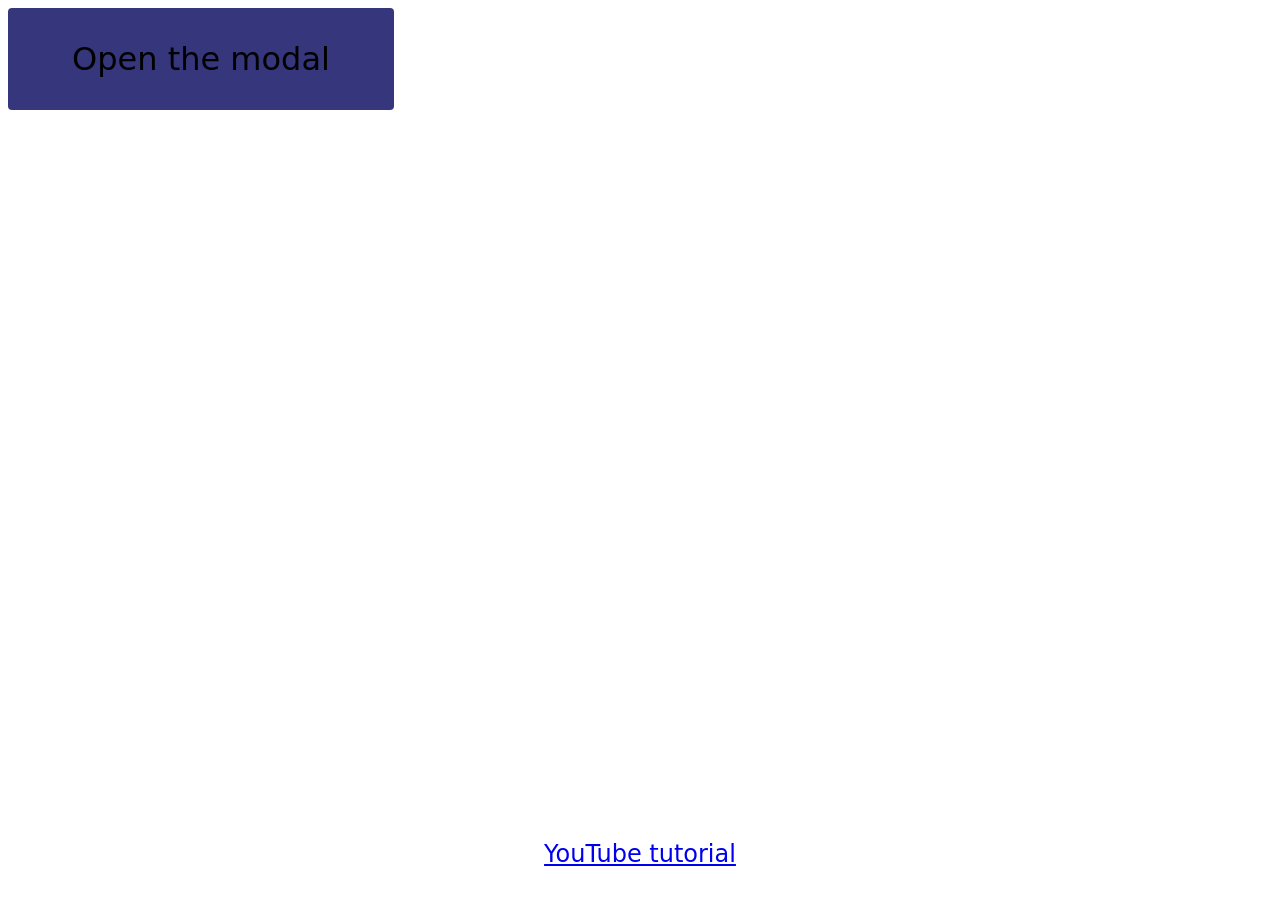
==== Animating from display:none/index.html @ d315a82f "Add CSS animations" ====
<!DOCTYPE html>
<html lang="en">

<head>
  <meta charset="UTF-8">
  <meta name="viewport" content="width=device-width, initial-scale=1.0">
  <title>Animating from display:none - with transition</title>
  <link rel="stylesheet" href="./styles.css">
</head>

<body>
  <button>Open the modal</button>
  <dialog>
    <h2>A pretty standard modal</h2>
    <button>Close the modal</button>
  </dialog>

  <a href="https://youtu.be/vmDEHAzj2XE" target="_blank">YouTube tutorial</a>
  <script src="./index.js"></script>
</body>

</html>
---- Animating from display:none/styles.css ----
dialog {
  display: none; /* user agent style */
  /* animation: vanish 1s; */
  opacity: 0;
  transition: opacity 1s;
}

dialog[open] {
  display: block; /* user agent style */
  /* animation: appear 1s; */
}

dialog[open]::backdrop {
  display: none;
}

@keyframes appear {
  from {
    opacity: 0;
  }

  to {
    opacity: 1;
  }
}

@keyframes vanish {
  from {
    display: block;
    opacity: 1;
  }

  to {
    display: none;
    opacity: 0;
  }
}

@layer general-styling {
  html {
    font-family: system-ui;
    color-scheme: dark light;
    font-size: 2rem;
  }

  body {
    display: grid;
    justify-items: start;
    gap: 2rem;
  }

  button {
    font: inherit;
    cursor: pointer;
    padding: 1rem 2rem;
    border: 0;
    border-radius: 0.125em;
    background-color: hsl(240 40% 35%);

    &:is(:hover, :focus-visible) {
      background-color: hsl(240 80% 35%);
    }
  }

  h2 {
    margin-block: 0 0.5rem;
  }

  a {
    position: absolute;
    inset: auto 0 1rem;
    text-align: center;
    font-size: 0.75rem;
  }
}
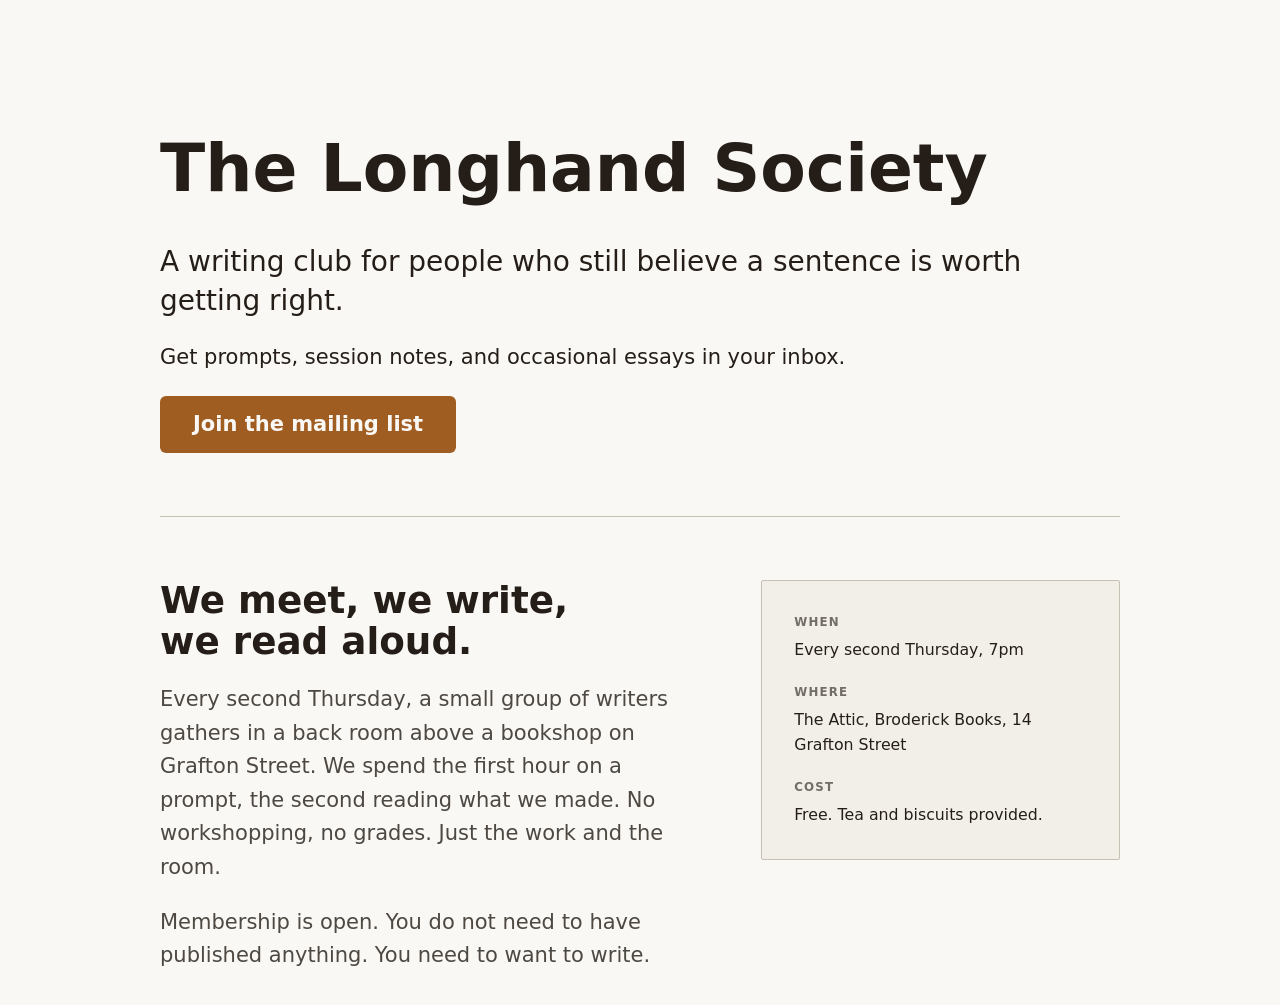
==== commit c0f75fc0: "chore: Move directory" ====
--- a/Animating from display:none/index.html
+++ b/Animating from display:none/index.html
@@ -9,14 +9,126 @@
 </head>
 
 <body>
-  <button>Open the modal</button>
+  <div class="wrapper">
+    <header class="site-header">
+      <h1>The Longhand Society</h1>
+      <p class="tagline">
+        A writing club for people who still believe a sentence is worth getting
+        right.
+      </p>
+
+      <p>Get prompts, session notes, and occasional essays in your inbox.</p>
+
+
+
+
+
+
+      <button class="button" commandfor="newsletter-modal" command="show-modal">
+        Join the mailing list
+      </button>
+
+
+
+
+
+
+
+    </header>
+
+    <main>
+      <section class="about">
+        <div class="about__grid">
+          <div class="about__block">
+            <h2>We meet, we write, we read aloud.</h2>
+            <p>
+              Every second Thursday, a small group of writers gathers in a back
+              room above a bookshop on Grafton Street. We spend the first hour on
+              a prompt, the second reading what we made. No workshopping, no
+              grades. Just the work and the room.
+            </p>
+            <p>
+              Membership is open. You do not need to have published anything. You
+              need to want to write.
+            </p>
+          </div>
+          <aside class="about__details">
+            <dl class="meeting-details">
+              <div>
+                <dt>When</dt>
+                <dd>Every second Thursday, 7pm</dd>
+              </div>
+              <div>
+                <dt>Where</dt>
+                <dd>The Attic, Broderick Books, 14 Grafton Street</dd>
+              </div>
+              <div>
+                <dt>Cost</dt>
+                <dd>Free. Tea and biscuits provided.</dd>
+              </div>
+            </dl>
+          </aside>
+        </div>
+      </section>
+    </main>
+  </div>
+
+
+
+
+  <dialog class="modal" id="newsletter-modal">
+    <div class="modal__inner">
+      <header class="modal__header">
+        <h2>The Longhand Letter</h2>
+        <p>
+          A monthly dispatch from the club. Writing prompts, member work, and
+          notes from the room.
+        </p>
+      </header>
+      <form class="signup-form" method="dialog">
+        <div class="field">
+          <label for="name">Your name</label>
+          <input type="text" id="name" name="name" autocomplete="name" placeholder="How should we address you?" />
+        </div>
+        <div class="field">
+          <label for="email">Email address</label>
+          <input type="email" id="email" name="email" autocomplete="email" placeholder="your@email.com" required />
+        </div>
+        <div class="field">
+          <fieldset>
+            <legend>What brings you here?</legend>
+            <label class="checkbox-label">
+              <input type="checkbox" name="interest" value="prompts" />
+              Weekly prompts
+            </label>
+            <label class="checkbox-label">
+              <input type="checkbox" name="interest" value="sessions" />
+              Session recaps
+            </label>
+            <label class="checkbox-label">
+              <input type="checkbox" name="interest" value="essays" />
+              Essays and interviews
+            </label>
+          </fieldset>
+        </div>
+        <div class="modal__actions">
+          <button type="submit" class="button">Subscribe</button>
+          <button type="button" class="button button--ghost" commandfor="newsletter-modal" command="close">
+            Cancel
+          </button>
+        </div>
+      </form>
+    </div>
+  </dialog>
+
+  <!-- <button>Open the modal</button>
   <dialog>
     <h2>A pretty standard modal</h2>
     <button>Close the modal</button>
   </dialog>
 
   <a href="https://youtu.be/vmDEHAzj2XE" target="_blank">YouTube tutorial</a>
-  <script src="./index.js"></script>
+  <script src="./index.js"></script> -->
 </body>
 
 </html>
--- a/Animating from display:none/styles.css
+++ b/Animating from display:none/styles.css
@@ -1,75 +1,442 @@
-dialog {
-  display: none; /* user agent style */
-  /* animation: vanish 1s; */
-  opacity: 0;
-  transition: opacity 1s;
+@font-face {
+  font-family: 'Satoshi';
+  src: url('https://assets.codepen.io/308367/Satoshi-Variable.ttf')
+    format('truetype');
+  font-weight: 300 900;
+  font-style: normal;
+  font-display: swap;
 }
 
-dialog[open] {
-  display: block; /* user agent style */
-  /* animation: appear 1s; */
+@font-face {
+  font-family: 'Satoshi';
+  src: url('https://assets.codepen.io/308367/Satoshi-VariableItalic.ttf')
+    format('truetype');
+  font-weight: 300 900;
+  font-style: italic;
+  font-display: swap;
 }
 
-dialog[open]::backdrop {
-  display: none;
+@font-face {
+  font-family: 'Cascadia Code';
+  src: url('https://assets.codepen.io/308367/CascadiaCode-Regular.woff2')
+    format('woff2');
+  font-weight: 400;
+  font-style: normal;
+  font-display: swap;
 }
 
-@keyframes appear {
-  from {
-    opacity: 0;
-  }
-
-  to {
-    opacity: 1;
+@layer general-styling, visuals-for-demo;
+
+@layer general-styling {
+  :root {
+    color-scheme: light dark;
+    interpolate-size: allow-keywords;
+
+    --ff-base: 'Satoshi', system-ui, sans-serif;
+    --ff-code: 'Cascadia Code', monospace;
+
+    --brand-blue: light-dark(hsl(28, 65%, 38%), hsl(35, 80%, 58%));
+    --brand-red: light-dark(hsl(345, 45%, 38%), hsl(345, 55%, 58%));
+
+    --neutral-50: light-dark(hsl(44, 30%, 97%), hsl(30, 12%, 10%));
+    --neutral-100: light-dark(hsl(44, 26%, 93%), hsl(30, 10%, 13%));
+    --neutral-200: light-dark(hsl(44, 22%, 88%), hsl(30, 8%, 17%));
+    --neutral-300: light-dark(hsl(44, 18%, 82%), hsl(30, 6%, 21%));
+    --neutral-400: light-dark(hsl(40, 14%, 74%), hsl(30, 5%, 26%));
+    --neutral-500: light-dark(hsl(40, 10%, 64%), hsl(30, 4%, 32%));
+    --neutral-600: light-dark(hsl(40, 8%, 52%), hsl(30, 3%, 42%));
+    --neutral-700: light-dark(hsl(38, 6%, 42%), hsl(30, 2%, 56%));
+    --neutral-800: light-dark(hsl(35, 8%, 28%), hsl(35, 6%, 74%));
+    --neutral-900: light-dark(hsl(25, 20%, 12%), hsl(40, 18%, 92%));
+
+    --surface-1: var(--neutral-50);
+    --surface-2: var(--neutral-100);
+    --surface-3: var(--neutral-200);
+    --surface-4: var(--neutral-300);
+
+    --border-subtle: var(--neutral-400);
+    --border-default: var(--neutral-500);
+    --border-strong: var(--neutral-600);
+
+    --text-primary: var(--neutral-900);
+    --text-secondary: var(--neutral-800);
+    --text-muted: var(--neutral-700);
+    --text-inverse: var(--neutral-50);
+
+    --link: inherit;
+    --link-hover: var(--brand-blue);
+    --link-active: var(--brand-red);
+    --accent: light-dark(hsl(357, 60%, 40%), hsl(357, 60%, 40%));
+    --primary: var(--brand-blue);
+
+    /* @link https://utopia.fyi/type/calculator?c=360,18,1.2,1240,21,1.333,5,2,&s=0.75|0.5|0.25,1.5|2|3|4|6,s-l&g=s,l,xl,12 */
+    --fs--2: clamp(0.7387rem, 0.7987rem + -0.0775vw, 0.7813rem);
+    --fs--1: clamp(0.9375rem, 0.9182rem + 0.0857vw, 0.9846rem);
+    --fs-0: clamp(1.125rem, 1.0483rem + 0.3409vw, 1.3125rem);
+    --fs-1: clamp(1.35rem, 1.1865rem + 0.7265vw, 1.7496rem);
+    --fs-2: clamp(1.62rem, 1.3287rem + 1.2948vw, 2.3322rem);
+    --fs-3: clamp(1.944rem, 1.4675rem + 2.1178vw, 3.1088rem);
+    --fs-4: clamp(2.3328rem, 1.5919rem + 3.2931vw, 4.144rem);
+    --fs-5: clamp(2.7994rem, 1.6848rem + 4.9538vw, 5.524rem);
+
+    /* @link https://utopia.fyi/space/calculator?c=360,18,1.2,1240,21,1.333,5,2,&s=0.75|0.5|0.25,1.5|2|3|4|6,s-l&g=s,l,xl,12 */
+    --space-3xs: clamp(0.3125rem, 0.3125rem + 0vw, 0.3125rem);
+    --space-2xs: clamp(0.5625rem, 0.5114rem + 0.2273vw, 0.6875rem);
+    --space-xs: clamp(0.875rem, 0.8239rem + 0.2273vw, 1rem);
+    --space-s: clamp(1.125rem, 1.0483rem + 0.3409vw, 1.3125rem);
+    --space-m: clamp(1.6875rem, 1.5597rem + 0.5682vw, 2rem);
+    --space-l: clamp(2.25rem, 2.0966rem + 0.6818vw, 2.625rem);
+    --space-xl: clamp(3.375rem, 3.1449rem + 1.0227vw, 3.9375rem);
+    --space-2xl: clamp(4.5rem, 4.1932rem + 1.3636vw, 5.25rem);
+    --space-3xl: clamp(6.75rem, 6.2898rem + 2.0455vw, 7.875rem);
+    --space-4xl: clamp(9rem, 8.3864rem + 2.7273vw, 10.5rem);
+
+    /* One-up pairs */
+    --space-3xs-2xs: clamp(0.3125rem, 0.1591rem + 0.6818vw, 0.6875rem);
+    --space-2xs-xs: clamp(0.5625rem, 0.3835rem + 0.7955vw, 1rem);
+    --space-xs-s: clamp(0.875rem, 0.696rem + 0.7955vw, 1.3125rem);
+    --space-s-m: clamp(1.125rem, 0.767rem + 1.5909vw, 2rem);
+    --space-m-l: clamp(1.6875rem, 1.304rem + 1.7045vw, 2.625rem);
+    --space-l-xl: clamp(2.25rem, 1.5597rem + 3.0682vw, 3.9375rem);
+    --space-xl-2xl: clamp(3.375rem, 2.608rem + 3.4091vw, 5.25rem);
+    --space-2xl-3xl: clamp(4.5rem, 3.1193rem + 6.1364vw, 7.875rem);
+    --space-3xl-4xl: clamp(6.75rem, 5.2159rem + 6.8182vw, 10.5rem);
+
+    /* Custom pairs */
+    --space-s-l: clamp(1.125rem, 0.5114rem + 2.7273vw, 2.625rem);
+    --space-2xl-4xl: clamp(4.5rem, 2.0455rem + 10.9091vw, 10.5rem);
+  }
+
+  [data-theme='light'] {
+    color-scheme: light;
+  }
+
+  [data-theme='dark'] {
+    color-scheme: dark;
+  }
+
+  html {
+    font-family: var(--ff-base, system-ui);
+    line-height: 1.6;
+    accent-color: var(--accent);
+
+    -moz-text-size-adjust: none;
+    -webkit-text-size-adjust: none;
+    text-size-adjust: none;
+
+    scroll-padding-block: 5lh;
+
+    @media (prefers-reduced-motion: no-preference) {
+      scroll-behavior: smooth;
+    }
+  }
+
+  body {
+    margin: 2rem;
+    min-block-size: 100svb;
+    background-color: var(--surface-1);
+    color: var(--text-primary);
+    font-size: var(--fs-0);
+  }
+
+  h1,
+  h2,
+  h3,
+  h4,
+  p,
+  figure,
+  blockquote,
+  dl,
+  dd {
+    margin-block: 0;
+  }
+
+  h1,
+  h2,
+  h3,
+  h4 {
+    color: var(--text-primary);
+    text-wrap: balance;
+  }
+
+  h1,
+  h2,
+  h3,
+  h4,
+  button,
+  input,
+  label {
+    line-height: 1.1;
+  }
+
+  h1 {
+    font-size: var(--fs-4);
+  }
+
+  img,
+  picture,
+  iframe {
+    display: block;
+    block-size: auto;
+    max-inline-size: 100%;
+  }
+
+  input,
+  button,
+  textarea,
+  select {
+    font-family: inherit;
+    font-size: inherit;
+  }
+
+  textarea {
+    min-block-size: 5lh;
+  }
+
+  a {
+    color: var(--link);
+
+    &:hover,
+    &:focus-visible {
+      color: var(--primary);
+    }
+  }
+
+  .wrapper {
+    inline-size: min(100% - 2rem, 960px);
+    margin-inline: auto;
   }
 }
 
-@keyframes vanish {
-  from {
-    display: block;
-    opacity: 1;
-  }
-
-  to {
-    display: none;
-    opacity: 0;
+@layer general-demo-styling {
+  .site-header {
+    display: grid;
+    gap: var(--space-s);
+    place-items: start;
+    padding-block: var(--space-2xl) var(--space-xl);
+    border-bottom: 1px solid var(--border-subtle);
+    margin-block-end: var(--space-xl);
+
+    h1 {
+      margin-block: var(--space-xs);
+    }
+  }
+
+  .tagline {
+    font-size: var(--fs-1);
+    max-inline-size: 52ch;
+    line-height: 1.4;
+  }
+
+  .about__grid {
+    display: grid;
+    grid-template-columns: 1fr;
+    gap: var(--space-xl);
+
+    @media (width >= 680px) {
+      grid-template-columns: 3fr 2fr;
+    }
+  }
+
+  .about__block {
+    display: grid;
+    gap: var(--space-s);
+
+    h2 {
+      font-size: var(--fs-2);
+    }
+
+    p {
+      color: var(--text-secondary);
+    }
+  }
+
+  .about__details {
+    padding: var(--space-m);
+    background-color: var(--surface-2);
+    border: 1px solid var(--border-subtle);
+    border-radius: 2px;
+    align-self: start;
+  }
+
+  .meeting-details {
+    display: flex;
+    flex-direction: column;
+    gap: var(--space-s);
+    margin: 0;
+
+    div {
+      display: flex;
+      flex-direction: column;
+      gap: var(--space-3xs);
+    }
+
+    dt {
+      font-size: var(--fs--2);
+      font-weight: 700;
+      letter-spacing: 0.1em;
+      text-transform: uppercase;
+      color: var(--text-muted);
+    }
+
+    dd {
+      font-size: var(--fs--1);
+      color: var(--text-primary);
+      margin: 0;
+    }
+  }
+
+  .newsletter-cta {
+    padding-block: var(--space-xl);
+    border-top: 1px solid var(--border-subtle);
+    display: flex;
+    align-items: center;
+    gap: var(--space-m);
+    flex-wrap: wrap;
+
+    p {
+      font-size: var(--fs-0);
+      color: var(--text-secondary);
+    }
+  }
+
+  .button {
+    display: inline-flex;
+    align-items: center;
+    gap: var(--space-2xs);
+    padding: var(--space-xs) var(--space-m);
+    background-color: var(--primary);
+    color: var(--text-inverse);
+    border: 1px solid transparent;
+    border-radius: 6px;
+    font-weight: 600;
+    cursor: pointer;
+    transition:
+      opacity 0.15s ease,
+      box-shadow 0.15s ease;
+    text-decoration: none;
+
+    &:hover {
+      background-color: oklch(from var(--primary) calc(l * 1.15) c h);
+    }
+
+    &:focus-visible {
+      outline: 2px solid var(--primary);
+      outline-offset: 3px;
+    }
+
+    &.button--ghost {
+      background-color: transparent;
+      color: var(--text-secondary);
+      border-color: var(--border-default);
+
+      &:hover {
+        border-color: var(--border-strong);
+        opacity: 1;
+      }
+    }
+  }
+  .modal {
+    --modal-padding: var(--space-l);
+
+    border: none;
+    border-radius: 2px;
+    padding: 0;
+    inline-size: min(100% - var(--space-m), 560px);
+    background-color: var(--surface-1);
+    box-shadow:
+      0 20px 60px oklch(0% 0 0 / 0.25),
+      0 4px 16px oklch(0% 0 0 / 0.12);
+  }
+
+  .modal__inner {
+    display: grid;
+    gap: var(--space-m);
+    padding: var(--modal-padding);
+  }
+
+  .modal__header {
+    display: flex;
+    flex-direction: column;
+    gap: var(--space-2xs);
+
+    h2 {
+      font-size: var(--fs-2);
+    }
+
+    p {
+      color: var(--text-secondary);
+      line-height: 1.5;
+    }
+  }
+
+  .signup-form {
+    display: grid;
+    gap: var(--space-s);
+  }
+
+  .field {
+    display: grid;
+    gap: var(--space-3xs);
+
+    label,
+    legend {
+      font-size: var(--fs--1);
+      font-weight: 600;
+      color: var(--text-secondary);
+    }
+
+    input[type='text'],
+    input[type='email'] {
+      padding: var(--space-2xs) var(--space-xs);
+      border: 1px solid var(--border-default);
+      border-radius: 2px;
+      background-color: var(--surface-2);
+      color: var(--text-primary);
+      font-size: var(--fs-0);
+      transition:
+        border-color 0.15s ease,
+        box-shadow 0.15s ease;
+
+      &:focus-visible {
+        outline: none;
+        border-color: var(--primary);
+        box-shadow: 0 0 0 3px oklch(from var(--brand-blue) l c h / 0.2);
+      }
+
+      &::placeholder {
+        color: var(--text-muted);
+      }
+    }
+
+    fieldset {
+      border: none;
+      padding: 0.25lh 0 0;
+      margin: 0;
+      display: grid;
+      gap: var(--space-2xs);
+    }
+  }
+
+  .checkbox-label {
+    display: flex;
+    align-items: center;
+    gap: var(--space-xs);
+    font-size: var(--fs--1);
+    color: var(--text-secondary);
+    cursor: pointer;
+
+    input[type='checkbox'] {
+      inline-size: 1.1em;
+      block-size: 1.1em;
+      flex-shrink: 0;
+    }
+  }
+
+  .modal__actions {
+    display: flex;
+    flex-wrap: wrap;
+    gap: var(--space-xs);
+    padding-block-start: var(--space-2xs);
   }
 }
-
-@layer general-styling {
-  html {
-    font-family: system-ui;
-    color-scheme: dark light;
-    font-size: 2rem;
-  }
-
-  body {
-    display: grid;
-    justify-items: start;
-    gap: 2rem;
-  }
-
-  button {
-    font: inherit;
-    cursor: pointer;
-    padding: 1rem 2rem;
-    border: 0;
-    border-radius: 0.125em;
-    background-color: hsl(240 40% 35%);
-
-    &:is(:hover, :focus-visible) {
-      background-color: hsl(240 80% 35%);
-    }
-  }
-
-  h2 {
-    margin-block: 0 0.5rem;
-  }
-
-  a {
-    position: absolute;
-    inset: auto 0 1rem;
-    text-align: center;
-    font-size: 0.75rem;
-  }
-}
